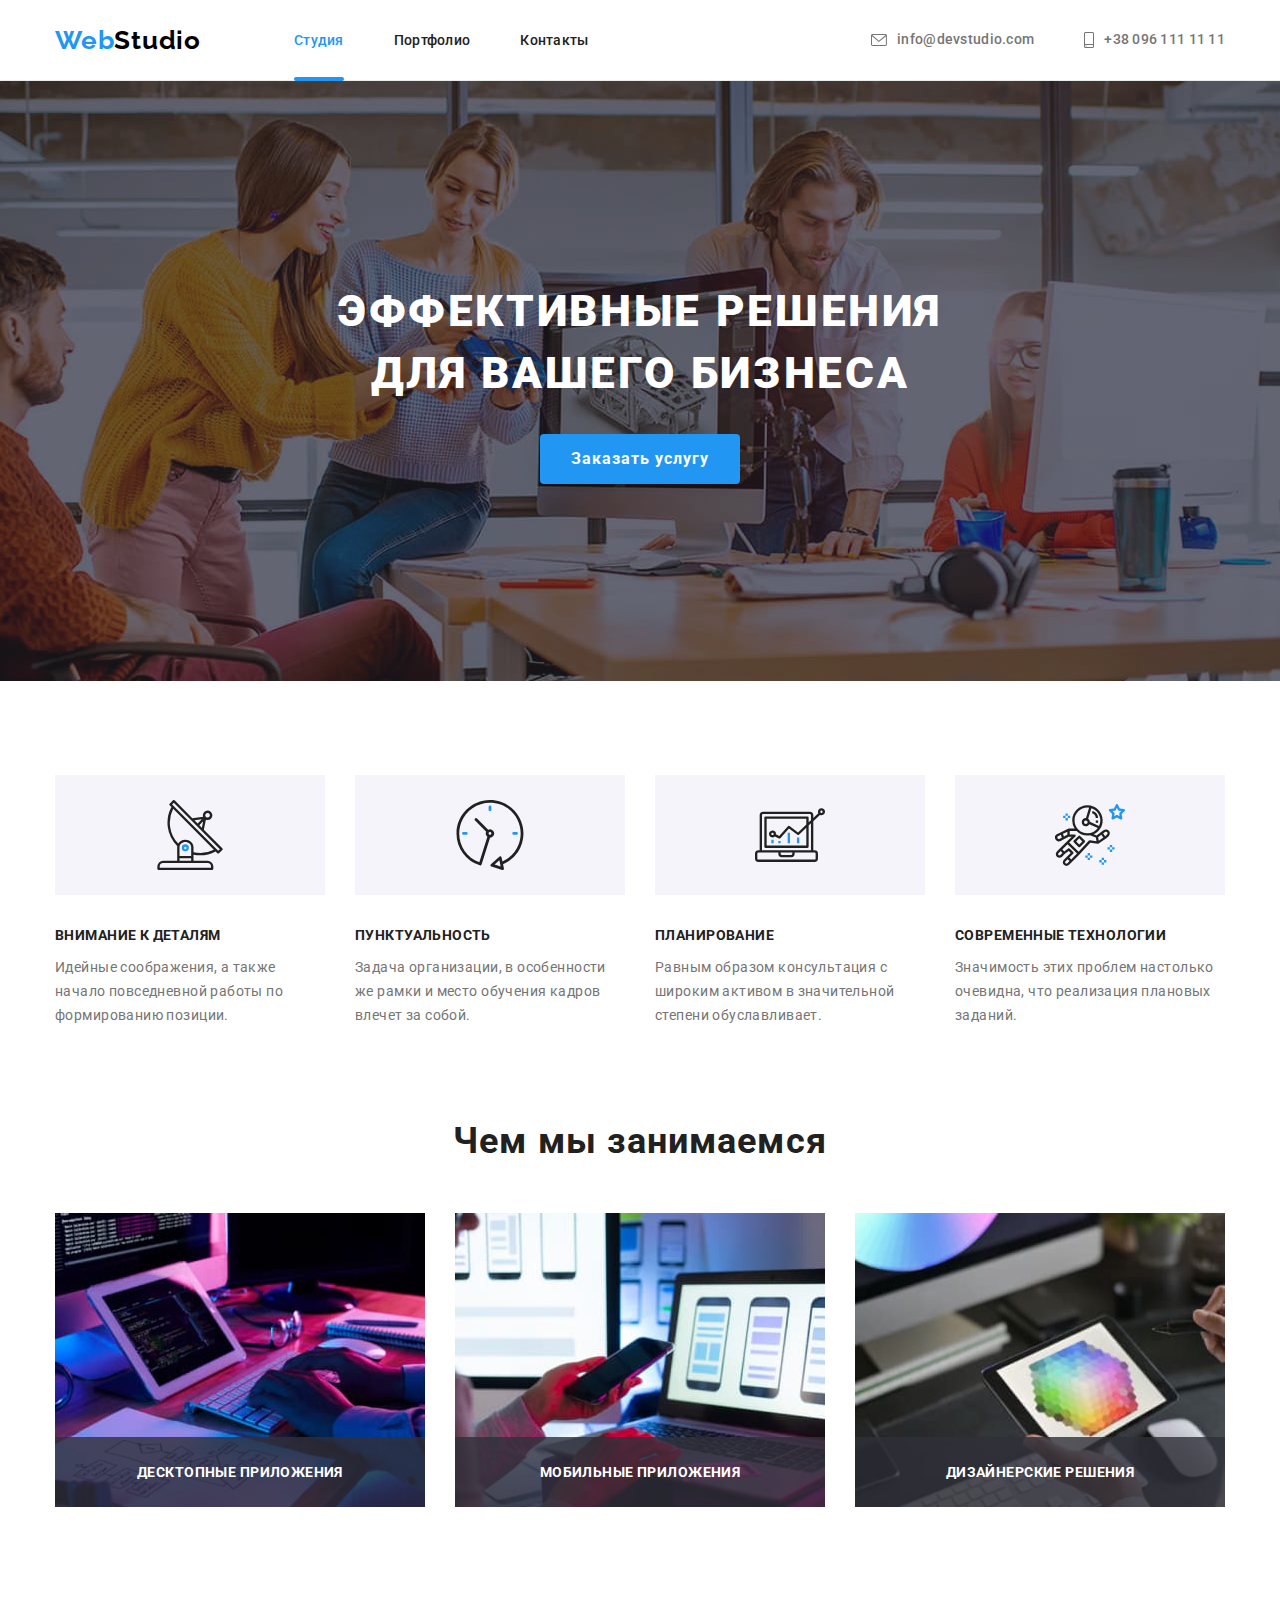
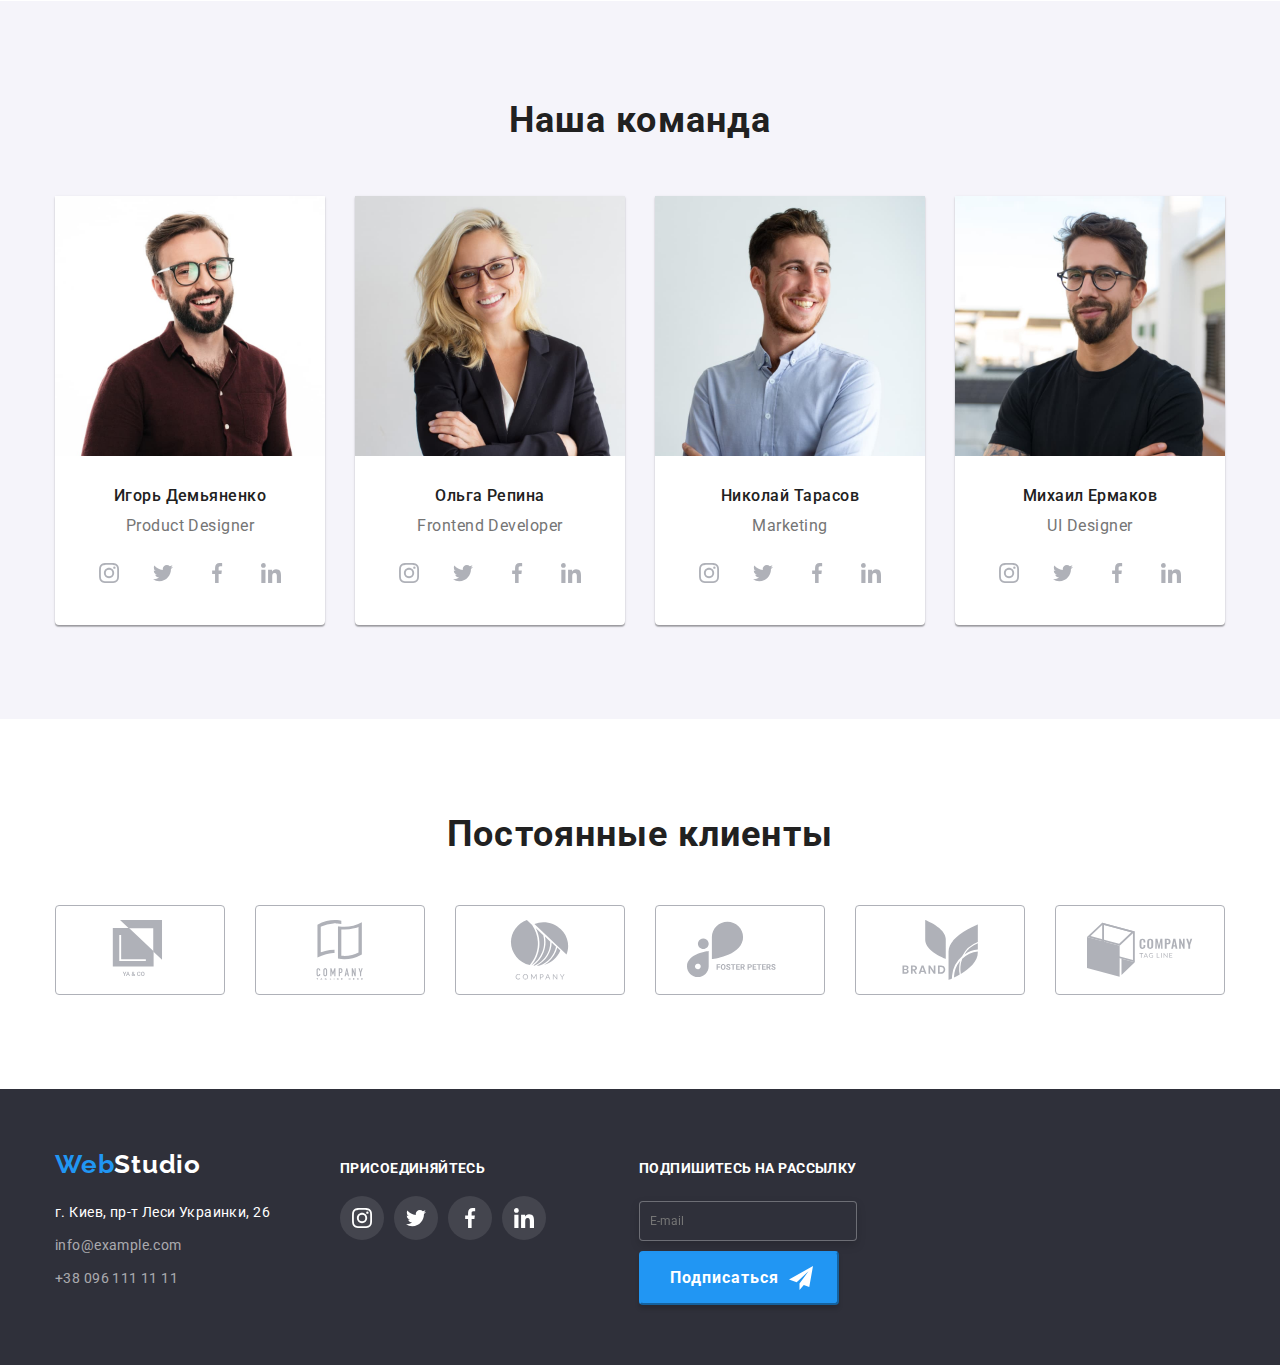
==== index.html @ 594ea002 "start" ====
<!DOCTYPE html>
<html lang="en">
<head>
    <meta charset="UTF-8">
    <meta http-equiv="X-UA-Compatible" content="IE=edge">
    <meta name="viewport" content="width=device-width, initial-scale=1.0">
    <link rel="preconnect" href="https://fonts.googleapis.com">
<link rel="preconnect" href="https://fonts.gstatic.com" crossorigin>
<link href="https://fonts.googleapis.com/css2?family=Raleway:wght@700&family=Roboto:wght@400;500;700;900&display=swap" rel="stylesheet">
<link rel="stylesheet" href="https://cdnjs.cloudflare.com/ajax/libs/modern-normalize/1.1.0/modern-normalize.min.css">
<link rel="stylesheet" href="./css/style.css">    
    <title>Студия</title>
</head>
    <body>
    <header class="header">
        <div class="container">
        <nav class="sait-item">
            <a href="" class="logo-up link">Web<span class="logo-dark">Studio</span></a>
        <ul class="sait-nav list">
            <li class="item"><a href="./index.html" class="link current">Студия</a></li>
            <li class="item"><a href="./portfolio.html" class="link">Портфолио</a></li>
            <li class="item"><a href="" class="link">Контакты</a></li>
        </ul>
        </nav>
            <ul class="address-up-nav sait-item">    
                <li class="item-address email">
                    <a href="mailto:info@devstudio.com" class="address-up-address link">                
                        <svg class="address-icon" width="16" height="12">
                        <use href="./images/sprite/sprite.svg#icon-envelope"></use>
                        </svg>
                        info@devstudio.com
                    </a>
                </li>
                <li class="item-address tel">
                    <a href="tel:+380961111111" class="address-up-address link">
                        <svg class="address-icon" width="10" height="16">
                        <use href="./images/sprite/sprite.svg#icon-smartphone"></use>
                        </svg>
                        +38 096 111 11 11
                    </a>
                </li>
            </ul>
            </div>
        </div>
    </header>
    <main>
        <section class="hero">
            <div class="container">
            <h1 class="hero-title">
                ЭФФЕКТИВНЫЕ РЕШЕНИЯ
                <br>
                ДЛЯ ВАШЕГО БИЗНЕСА
            </h1>
        <button class="button-primary-first btn-size" type="button" data-modal-open>Заказать услугу</button>
        </div>
        </section>
        <section class="section">
            <div class="container">
        <h2 class="special-header">Особенности</h2>
            <ul class="special-all">
            <li class="special-item list">
                <div class="special-list-icon">
                    <svg class="special-icon" width="70" height="70">
                    <use href="./images/sprite/sprite.svg#icon-antenna-1"></use>
                    </svg>
                </div>
                <h3 class="special-title">Внимание к деталям</h3>
                <p class="special-text">Идейные соображения, а также начало повседневной работы по формированию позиции.</p>
            </li>
            <li class="special-item list">
                <div class="special-list-icon">
                    <svg class="special-icon" width="70" height="70">
                    <use href="./images/sprite/sprite.svg#icon-clock-1"></use>
                    </svg>
                </div>
                <h3 class="special-title">Пунктуальность</h3>
                <p class="special-text">Задача организации, в особенности же рамки и место обучения кадров влечет за собой.</p>
            </li>
            <li class="special-item list">
                <div class="special-list-icon">
                    <svg class="special-icon" width="70" height="70">
                    <use href="./images/sprite/sprite.svg#icon-diagram-1"></use>
                    </svg>
                </div>
                <h3 class="special-title">Планирование</h3>
                <p class="special-text">Равным образом консультация с широким активом в значительной степени обуславливает.</p>
            </li>        
            <li class="special-item list">
                <div class="special-list-icon">
                    <svg class="special-icon" width="70" height="70">
                    <use href="./images/sprite/sprite.svg#icon-astronaut-1"></use>
                    </svg>
                </div>
                <h3 class="special-title">Современные технологии</h3>
                <p class="special-text">Значимость этих проблем настолько очевидна, что реализация плановых заданий.</p>
            </li>  
            </ul>
            </div>
        </section>
        <section class="section study">
            <div class="container">
        <h2 class="study-header">Чем мы занимаемся</h2>
        <ul class="study-section list">
            <li class="foto-study">
                <img src="./images/main/img.jpg" alt="печатет на клавиатуре" width="370" height="294">
                <a class="image-item-title">Десктопные приложения</a>
            </li>

            <li class="foto-study">
                <img src="./images/main/img1.jpg" alt="смотрит в монитор, держа телефон" width="370" height="294">
                <a class="image-item-title">Мобильные приложения</a>
            </li>

            <li class="foto-study">
                <img src="./images/main/img2.jpg" alt="показывает фигуру на планшете" width="370" height="294">
                <a class="image-item-title">Дизайнерские решения</a>
            </li>
        </ul>
            </div>
        </section>
        <section class="section team">
            <div class="container">
        <h2 class="team-header">Наша команда</h2>
            <ul class="team-section list">
            <li class="team-chapter">
                <img src="./images/main/img00.jpg" alt="Игорь Демьяненко" width="270" height="260">
                <div class="team-cards"><h3 class="team-title">Игорь Демьяненко</h3>
                <p class="team-text">Product Designer</p>
                <ul class="team-soc">
                    <li class="team-soc-item"> 
                        <a href="" class="team-soc-link">                
                            <svg class="team-icon" width="20" height="20">
                            <use href=" ./images/sprite/sprite.svg#icon-instagram-2"></use>
                            </svg>
                        </a>
                    </li>

                    <li class="team-soc-item"> 
                        <a href="" class="team-soc-link">                
                            <svg class="team-icon" width="20" height="20">
                            <use href=" ./images/sprite/sprite.svg#icon-twitter-1"></use>
                            </svg>
                        </a>
                    </li>

                    <li class="team-soc-item"> 
                        <a href="" class="team-soc-link">                
                            <svg class="team-icon" width="20" height="20">
                            <use href=" ./images/sprite/sprite.svg#icon-facebook-1"></use>
                            </svg>
                        </a>
                    </li>

                    <li class="team-soc-item"> 
                        <a href="" class="team-soc-link">                
                            <svg class="team-icon" width="20" height="20">
                            <use href=" ./images/sprite/sprite.svg#icon-linkedin-1"></use>
                            </svg>
                        </a>
                    </li>
                </ul>
            </div>
            </li>
            <li class="team-chapter">
                <img src="./images/main/img11.jpg" alt="Ольга Репина" width="270" height="260">
                <div class="team-cards"><h3 class="team-title">Ольга Репина</h3>
                <p class="team-text">Frontend Developer</p>
                <ul class="team-soc">
                    <li class="team-soc-item"> 
                        <a href="" class="team-soc-link">                
                            <svg class="team-icon" width="20" height="20">
                            <use href=" ./images/sprite/sprite.svg#icon-instagram-2"></use>
                            </svg>
                        </a>
                    </li>

                    <li class="team-soc-item"> 
                        <a href="" class="team-soc-link">                
                            <svg class="team-icon" width="20" height="20">
                            <use href=" ./images/sprite/sprite.svg#icon-twitter-1"></use>
                            </svg>
                        </a>
                    </li>

                    <li class="team-soc-item"> 
                        <a href="" class="team-soc-link">                
                            <svg class="team-icon" width="20" height="20">
                            <use href=" ./images/sprite/sprite.svg#icon-facebook-1"></use>
                            </svg>
                        </a>
                    </li>

                    <li class="team-soc-item"> 
                        <a href="" class="team-soc-link">                
                            <svg class="team-icon" width="20" height="20">
                            <use href=" ./images/sprite/sprite.svg#icon-linkedin-1"></use>
                            </svg>
                        </a>
                    </li>
                </ul>
            </div>
            </li>
            <li class="team-chapter">
                <img src="./images/main/img22.jpg" alt="Николай Тарасов" width="270" height="260">
                <div class="team-cards"><h3 class="team-title">Николай Тарасов</h3>
                <p class="team-text">Marketing</p>
                <ul class="team-soc">
                    <li class="team-soc-item"> 
                        <a href="" class="team-soc-link">                
                            <svg class="team-icon" width="20" height="20">
                            <use href=" ./images/sprite/sprite.svg#icon-instagram-2"></use>
                            </svg>
                        </a>
                    </li>

                    <li class="team-soc-item"> 
                        <a href="" class="team-soc-link">                
                            <svg class="team-icon" width="20" height="20">
                            <use href=" ./images/sprite/sprite.svg#icon-twitter-1"></use>
                            </svg>
                        </a>
                    </li>

                    <li class="team-soc-item"> 
                        <a href="" class="team-soc-link">                
                            <svg class="team-icon" width="20" height="20">
                            <use href=" ./images/sprite/sprite.svg#icon-facebook-1"></use>
                            </svg>
                        </a>
                    </li>

                    <li class="team-soc-item"> 
                        <a href="" class="team-soc-link">                
                            <svg class="team-icon" width="20" height="20">
                            <use href=" ./images/sprite/sprite.svg#icon-linkedin-1"></use>
                            </svg>
                        </a>
                    </li>
                </ul>
            </div>
            </li>
            <li class="team-chapter">
                <img src="./images/main/img33.jpg" alt="Михаил Ермаков" width="270" height="260">
                <div class="team-cards"><h3 class="team-title">Михаил Ермаков</h3>
                <p class="team-text">UI Designer</p>
                <ul class="team-soc">
                    <li class="team-soc-item"> 
                        <a href="" class="team-soc-link">                
                            <svg class="team-icon" width="20" height="20">
                            <use href=" ./images/sprite/sprite.svg#icon-instagram-2"></use>
                            </svg>
                        </a>
                    </li>

                    <li class="team-soc-item"> 
                        <a href="" class="team-soc-link">                
                            <svg class="team-icon" width="20" height="20">
                            <use href=" ./images/sprite/sprite.svg#icon-twitter-1"></use>
                            </svg>
                        </a>
                    </li>

                    <li class="team-soc-item"> 
                        <a href="" class="team-soc-link">                
                            <svg class="team-icon" width="20" height="20">
                            <use href=" ./images/sprite/sprite.svg#icon-facebook-1"></use>
                            </svg>
                        </a>
                    </li>

                    <li class="team-soc-item"> 
                        <a href="" class="team-soc-link">                
                            <svg class="team-icon" width="20" height="20">
                            <use href=" ./images/sprite/sprite.svg#icon-linkedin-1"></use>
                            </svg>
                        </a>
                    </li>
                </ul>
            </div>
            </li>
            </ul>
        </div>
        </section>
        <section class="section client">
        <div class="container">
            <h2 class="client-header">Постоянные клиенты</h2>
            <ul class="clients-list">
            <li class="client">
            <a class="client-link" href="">
                <svg class="client-icon" width="106" height="60">
                <use href=" ./images/sprite/sprite.svg#icon-logo-1"></use>
                </svg>
            </a>
            </li>

            <li class="client">
            <a class="client-link" href="">
                <svg class="client-icon" width="106" height="60">
                <use href=" ./images/sprite/sprite.svg#icon-logo-2"></use>
                </svg>
            </a>
            </li>

            <li class="client">
            <a class="client-link" href="">
                <svg class="client-icon" width="106" height="60">
                <use href=" ./images/sprite/sprite.svg#icon-logo-3"></use>
                </svg>
            </a>
            </li>

            <li class="client">
            <a class="client-link" href="">
                <svg class="client-icon" width="106" height="60">
                <use href=" ./images/sprite/sprite.svg#icon-logo-4"></use>
                </svg>
            </a>
            </li>

            <li class="client">
            <a class="client-link" href="">
                <svg class="client-icon" width="106" height="60">
                <use href=" ./images/sprite/sprite.svg#icon-logo-5"></use>
                </svg>
            </a>
            </li>

            <li class="client">
            <a class="client-link" href="">
                <svg class="client-icon" width="106" height="60">
                <use href=" ./images/sprite/sprite.svg#icon-logo-6"></use>
                </svg>
            </a>
            </li>
        </ul>
        </div>
        </section>
    </main>
    <footer class="footer">
        <div class="container">
            <div class="address-box">
        <a href="" class="logo-down link">Web<span class="logo-light">Studio</span></a>
            <address>
                <ul class="address-nav-address link list">
                    <li class="address-nav link list">
                        <a href="https://goo.gl/maps/EFmGtHn1fBkmAyLN6" class="link">г. Киев, пр-т Леси Украинки, 26</a>
                    </li>

                    <li class="address-nav-secondary link list">
                        <a href="mailto:info@example.com" class="link">info@example.com</a>
                    </li>

                    <li class="address-nav-secondary link list">
                        <a href="tel:+380961111111" class="link">+38 096 111 11 11</a>
                    </li>             
                </ul>
            </address>
            </div>

            <div class="footer-section-join">
                <h2 class="join-title">присоединяйтесь</h2>
            <ul class="join-list">
                <li class="join-item"> 
                    <a href="" class="join-link">                
                        <svg class="join-icon" width="20" height="20">
                        <use href=" ./images/sprite/sprite.svg#icon-instagram-2"></use>
                        </svg>
                    </a>
                </li>

                <li class="join-item"> 
                    <a href="" class="join-link">                
                        <svg class="join-icon" width="20" height="20">
                        <use href=" ./images/sprite/sprite.svg#icon-twitter-1"></use>
                        </svg>
                    </a>
                </li>

                <li class="join-item"> 
                    <a href="" class="join-link">                
                        <svg class="join-icon" width="20" height="20">
                        <use href=" ./images/sprite/sprite.svg#icon-facebook-1"></use>
                        </svg>
                    </a>
                </li>

                <li class="join-item"> 
                    <a href="" class="join-link">                
                        <svg class="join-icon" width="20" height="20">
                        <use href=" ./images/sprite/sprite.svg#icon-linkedin-1"></use>
                        </svg>
                    </a>
                </li>
            </ul>
            </div>

            <div class="subscription">
                <h2 class="subscription-title">Подпишитесь на рассылку</h2>
                <label class="subscription-leble">
                    <input 
                    type="email" 
                    class="subscription-input" 
                    name="user-mail" 
                    required 
                    placeholder="E-mail"
                    />
                    </label>
                    <button type="submit" class="subscription-btn">Подписаться
                        <svg class="subscription-icon" width="24" height="24">
                            <use href="./images/sprite/sprite.svg#icon-icon-send"></use>
                        </svg>
                    </button>
            </div>
        </div>
        </div>
    </footer>
    <div class="backdrop is-hidden" data-modal>
        <div class="modal">
        <button class="close-btn" data-modal-close>
            <svg class="close-icon" width="11" height="11">
            <use href="./images/sprite/sprite.svg#icon-close"></use>
            </svg>
        </button>

        <h2 class="modal-title">Оставьте свои данные, мы вам перезвоним</h2>

        <form class="form">
            <div class="form-field">
            <label class="form-label">
                <span class="label">Имя</span>
                <input
                type="text"
                class="form-input"
                name="username"
                id="username"
                />
                <svg class="form-icon" width="12" height="12">
                <use href="./images/sprite/sprite.svg#icon-name"></use>
                </svg>
            </label>
            </div>

            <div class="form-field">
            <label class="form-label">
                <span class="label">Телефон</span>
                <input
                class="form-input"
                type="tel"
                name="userphone"
                id="userphone"
                />
                <svg class="form-icon" width="13" height="13">
                <use href="./images/sprite/sprite.svg#icon-phone"></use>
                </svg>
            </label>
            </div>

            <div class="form-field">
            <label class="form-label">
                <span class="label">Почта</span>
                <input
                class="form-input"
                type="email"
                name="usermail"
                id="usermail"
                />
                <svg class="form-icon" width="15" height="12">
                <use href="./images/sprite/sprite.svg#icon-mail"></use>
                </svg>
            </label>
            </div>

            <div>
            <label class="form-label">
                <span class="label">Комментарий</span>
                <textarea
                class="form-comment"
                name="comment"
                placeholder="Введите текст"
                ></textarea>
            </label>
            </div>

            <div>
            <label class="policy">
                <input type="checkbox" class="checkbox" name="agreement" />
                <span class="agreement"
                >Соглашаюсь с рассылкой и принимаю
                <a href="">Условия договора</a></span
                >
            </label>
            </div>

            <button class="submit-button" type="submit">Отправить</button>
        </form>
        </div>
    </div>

    <script src="./js/modal.js"></script>  
    </body>
</html>
---- css/style.css ----
/*color*/
:root {
    --primary-text-color: #757575;
    --title-text-color: #212121;    
    --accent-color: #2196f3;
    --primary-light-color: #ffffff;
    --light-color: rgba(255, 255, 255, 0.6);
    --background-color: #2F303A;
    --light-btn: #F5F4FA;
    --icon-color:#AFB1B8;
    --icon-footer-color: #FFFFFF1A;

}

body {
    margin: 0;
    font-family: Roboto, sans-serif;
    color: var(--primary-text-color);
}

.container {
width: 1200px;
padding-right: 15px;
padding-left: 15px;
margin: 0 auto;
}

.section {
    padding-top: 94px;
    padding-bottom: 94px;
}
/*additions*/
.link {
    text-decoration: none;
}

ul {
    list-style: none;
    padding: 0;
    margin: 0;
}

img {
    display: block;
    max-width: 100%;
    height: auto;
}


/*logo*/
.logo-up,
.logo-down {
font-family: 'Raleway';
font-weight: 700;
font-size: 26px;
line-height: 1.19;
letter-spacing: 0.03em;

color: var(--accent-color);
}


.logo-dark {
color: #000
}

.logo-light {
color: var(--primary-light-color);
}

.logo-down.link {
    margin-bottom: 20px;
    display: inline-block;
}

.logo-up.link {
    margin-right: 93px;
    display: inline-block;
}

/* HEADER */
.header .container {
    display: flex;
    align-items: center;
}

.header {
    border-bottom: 1px solid #ECECEC;
}

.sait-nav {
display: flex;
padding: 0;
margin: 0;  
font-weight: 500;
font-size: 14px;
line-height: 1.14;
letter-spacing: 0.02em;
}

.sait-nav .link {
display: inline-block;
padding-top: 32px;
padding-bottom: 32px;
padding: 0;
margin: 0;

color: var(--title-text-color);
}

.sait-nav .item {
margin-right: 50px;
}

.sait-nav .item:last-child {
margin-right: 0;
}

.sait-item {
display: flex;
align-items: center;
}

.sait-nav .link {
letter-spacing: 0.02em;
font-weight: 500;
font-size: 14px;
line-height: 1.15;
text-decoration: none;
display: block;
padding-top: 32px;
padding-bottom: 32px;
transition: color 250ms cubic-bezier(0.4, 0, 0.2, 1);

color: var(--title-text-color);
}

.sait-nav .link:hover,
.sait-nav .link:focus,
.sait-nav .link.current {
    color: var(--accent-color);
}

.link.current {
    position: relative;
}

.link.current::after {
    display: inline-block;
    content: "";
    position: absolute;
    left: 0;
    bottom: -1px;
    width: 100%;
    height: 4px;
    border-radius: 2px;
    background-color: var(--accent-color);
    
}

.address-up-address:hover,
.address-up-address:focus {
    color: var(--accent-color);
}

.address-up-address {
    align-items: center;
    display: flex;
}

.sait-item {
display: flex;
align-items: center;
}

.address-up-nav {
margin-left: auto;
color: var(--primary-text-color);
font-weight: 500;
font-size: 14px;
line-height: 1.14;
letter-spacing: 0.02em;
padding-left: 0;
}

.address-up-address {
    color: var(--primary-text-color);
    transition: color 250ms cubic-bezier(0.4, 0, 0.2, 1);
}

.item-address {
margin-left: auto;
padding-top: 32px;
padding-bottom: 32px;
margin-right: 50px;
fill: var(--primary-text-color);
}

.item-address:last-child {
margin-right: 0;
}

.address-icon {
margin-right: 10px;
transition: fill 250ms cubic-bezier(0.4, 0, 0.2, 1);
}

.item-address .link:hover .address-icon,
.item-address .link:focus .address-icon  {
    fill: var(--accent-color);
}

/* HERO */
.hero {
    background-color: var(--background-color);
padding-top: 200px;
padding-bottom: 200px;
text-align: center;

height: 600px;
max-width: 1600px;
margin-left: auto;
margin-right: auto;
background-image: 
    linear-gradient(rgba(47, 48, 58, 0.4),
    rgba(47, 48, 58, 0.4)),
    url(../images/main/hero.jpg);
background-repeat: no-repeat;
background-position: center;
background-size: cover;
}

.hero-title {
font-weight: 900;
font-size: 44px;
line-height: 1.4;
letter-spacing: 0.06em;

    color: var(--primary-light-color);

margin-bottom: 30px;
margin-top: 0;
}

/* SPECIAL */
.special-header {
position: absolute;
white-space: nowrap;
width: 1px;
height: 1px;
overflow: hidden;
border: 0;
padding: 0;
clip: rect(0 0 0 0);
clip-path: inset(50%);
margin: -1px;
}

.special-content:last-child {
    margin-right: 0;
}

.special-list-icon {
    display: flex;
    width: 270px;
    height: 120px;
    align-items: center;
    justify-content: center;
    flex-direction: column;
    margin-bottom: 30px;
    background-color: var(--light-btn);
}

.special-item {
    margin-right: 30px;
}

.special-item:last-child {
    margin-right: 0;
}

.special-all {
padding: 0;
margin: 0;
display: flex;
}

.special-title {
font-weight: 700;
font-size: 14px;
line-height: 1.5;
letter-spacing: 0.03em;
text-transform: uppercase;
margin-top: 0;
margin-bottom: 10px;
max-width: 270px;

    color: var(--title-text-color);
}

.special-text {
font-size: 14px;
line-height: 1.7;
letter-spacing: 0.03em;
margin-top: 0;
max-width: 270px;
margin-bottom: 0;
}

/* STUDY */
.study {
    padding-top: 0;
}

.study-section {
display: flex;
padding-left: 0;
margin: 0;
}

.foto-study {
    margin-right: 30px;
    position: relative;
}

.foto-study:last-child {
    margin-right: 0;
}

.image-item-title {
    position: absolute;
    bottom: 0;
    width: 100%;
    height: 70px;
    display: flex;
    align-items: center;
    justify-content: center;
    text-decoration: none;
    background-color: rgba(47, 48, 58, 0.8);
    font-weight: 700;
    font-size: 14px;
    line-height: 16px;
    text-align: center;
    letter-spacing: 0.03em;
    text-transform: uppercase;
    color: var(--primary-light-color);
}

.study-header {
font-weight: 700;
font-size: 36px;
line-height: 1.16;
text-align: center;
letter-spacing: 0.03em;
    color: var(--title-text-color);

    margin-top: 0;
    margin-bottom: 50px;
}

/* TEAM */
.team {
    padding-bottom: 94px;
    padding-top: 94px;
}

.team {
background-color: #F5F4FA;
}

.team-section.list {
    display: inline-flex;
}

.team-cards {
    text-align: center;
    padding: 30px 20px 30px 20px;
}
    
.team-section:last-child {
    margin-right: 0;
}

.team-chapter {
    background-color: var(--primary-light-color);

box-shadow: 0px 1px 3px rgba(0, 0, 0, 0.12), 0px 1px 1px rgba(0, 0, 0, 0.14), 0px 2px 1px rgba(0, 0, 0, 0.2);
border-radius: 0px 0px 4px 4px;
margin-right: 30px;
width: 270px;
}

.team-header {
margin-top: 0;
font-weight: 700;
font-size: 36px;
line-height: 1.42;
text-align: center;
letter-spacing: 0.03em;
    color: var(--title-text-color);

margin-bottom: 50px;
}

.team-title {
font-weight: 500;
font-size: 16px;
line-height: 1.2;
letter-spacing: 0.03em;
margin-top: 0;
margin-bottom: 10px;
    color: var(--title-text-color);
}

.team-text {
font-size: 16px;
line-height: 1.2;
letter-spacing: 0.03em;

margin-top: 0;
margin-bottom: 16px;   
}

.team-soc-item + .team-soc-item {
    margin-left: 10px;
}

.team-soc-link {
    width: 44px;
    height: 44px;
    background-color: var(--primary-light-color);
    border-radius: 50%;
    display: flex;
    justify-content: center;
    align-items: center;
    fill: var(--icon-color);

    transition: fill 250ms cubic-bezier(0.4, 0, 0.2, 1),
    background-color 250ms cubic-bezier(0.4, 0, 0.2, 1); 
}

.team-soc {
    display: flex;
    justify-content: center;
    align-items: center;
}

.team-soc-link:hover,
.team-soc-link:focus {
    background-color: var(--accent-color);
    fill: var(--primary-light-color);
}

/* CLIENT */
.client-header {
font-weight: 700;
font-size: 36px;
line-height: 42px;
text-align: center;
letter-spacing: 0.03em;
margin-bottom: 50px;
margin-top: 0;

color: var(--title-text-color);
}

.client:not(:last-child) {
margin-right: 30px;
}

.client-icon {
fill: var(--icon-color);

transition: fill 250ms cubic-bezier(0.4, 0, 0.2, 1),
border 250ms cubic-bezier(0.4, 0, 0.2, 1);
}

.clients-list {
    display: flex;
}

.client-link {
display: flex;
justify-content: center;
align-items: center;
width: 170px;
height: 90px;
border: 1px solid var(--icon-color);
border-radius: 4px;
}

.client-link:hover {
border-color: var(--accent-color);
}

.client-link:hover .client-icon,
.client-link:focus .client-icon {
fill: var(--accent-color);
}

/* FOOTER */
/* FOOTER */
.footer .container {
display: flex;
align-items: baseline;
}


.footer {
padding-top: 60px;
padding-bottom: 60px;
}

.footer {
    background-color: var(--background-color);
}

.address-nav,
.address-nav-secondary {
margin: 0;
padding: 0;

font-weight: 500;
font-size: 14px;
line-height: 1.14;
letter-spacing: 0.02em;
}

.address-nav-address .link {
    color: var(--primary-light-color);

margin-bottom: 9px;
font-style: normal;
font-weight: 400;
font-size: 14px;
line-height: 24px;
letter-spacing: 0.03em;

transition: color 250ms cubic-bezier(0.4, 0, 0.2, 1);
}

.address-nav-secondary .link {
    color: var(--light-color);
}

.address-nav .link:focus,
.address-nav .link:hover {
    color: var(--accent-color);
}

.address-nav-secondary .link:focus,
.address-nav-secondary .link:hover {
    color: var(--accent-color);
}

.address-nav-address .link:last-child {
margin-bottom: 0;
}

.address-nav,
.address-nav-secondary {
font-size: normal;
}

/* JOIN-FOOTER */
.join-title {
font-weight: 700;
font-size: 14px;
line-height: 16px;
letter-spacing: 0.03em;
text-transform: uppercase;
color: var(--primary-light-color);
margin-bottom: 20px;
margin-top: 0;
}

.join-link {
width: 44px;
height: 44px;
    background-color: var(--icon-footer-color);
border-radius: 50%;
display: flex;
justify-content: center;
align-items: center;

transition: fill 250ms, cubic-bezier(0.4, 0, 0.2, 1);
transition-property: var(--accent-color);
}

.join-link:hover,
.join-link:focus {
    background-color: var(--accent-color);
}

.join-icon {
    fill: var(--primary-light-color);
}

.join-item + .join-item {
margin-left: 10px;
}

.footer-section-join {
margin-left: auto;
align-items: center;
justify-content: center;
display: block;
margin-left: 70px;
}  

.join-list {
display: flex;
}

.subscription {
    margin-left: 93px;
}

.subscription-title {
margin: 0;
margin-bottom: 20px;
font-weight: 700;
font-size: 14px;
line-height: 1.14;
letter-spacing: 0.03em;
text-transform: uppercase;
color: var(--primary-light-color);
}

.subscription-leble {
font-size: 12px;
line-height: 14px;
letter-spacing: 0.01em; 
    color: var(--primary-text-color);
}

.subscription-input {
width: 100%;
height: 40px;
margin-bottom: 10px;
padding-left: 10px;
margin-top: 4px;

border-radius: 4px;
border: 1px solid rgba(255, 255, 255, 0.3);
box-sizing: border-box;
filter: drop-shadow(0px 4px 4px rgba(0, 0, 0, 0.15));

background-color: var(--background-color);
}

.subscription-btn {
padding-top: 10px;
padding-bottom: 10px;
padding-left: 29px;
min-width: 200px;

font-weight: 700;
font-size: 16px;
line-height: 30px;
display: flex;
align-items: center;
text-align: center;
letter-spacing: 0.06em;
cursor: pointer;

border-color: var(--accent-color);
box-shadow: 0px 4px 4px rgba(0, 0, 0, 0.15);
border-radius: 4px;

color: var(--primary-light-color);
background-color: var(--accent-color);
}

.subscription-icon {
margin-left: 10px;

fill: var(--primary-light-color);
align-items: center;
}

/* PORTFOLIO */
/*CARD*/
.card-link {
display: block;
text-decoration: none;
}

.card-link:hover,
.card-link:focus {
    box-shadow: 0px 1px 1px rgba(0, 0, 0, 0.12), 
    0px 4px 4px rgba(0, 0, 0, 0.06), 
    1px 4px 6px rgba(0, 0, 0, 0.16);
}

.card-title {
display: block;
margin-top: 0;
margin-bottom: 4px;
font-weight: 700;
font-size: 18px;
line-height: 2;
letter-spacing: 0.06em;

color: var(--title-text-color);

margin-top: 0;
margin-bottom: 4px;
}

.card-text {
font-size: 16px;
line-height: 1.9;
letter-spacing: 0.03em;
margin-top: 0;
margin-bottom: 0;

color: var(--primary-text-color);
}

.card-net.list {
padding-left: 0;
padding-right: 0;
margin-top: 50px;
margin-bottom: -30px;
display: flex;
list-style: none;
flex-wrap: wrap;
}

.card-flex {
display: inline-block;
margin-right: 30px;
margin-bottom: 30px;
}

.cards-cards {
padding-left: 24px;
padding-right: 24px;
padding-bottom: 20px;
padding-top: 20px;
border: 1px solid #EEEEEE
}

.card-flex:nth-child(-3 + n) {
margin-bottom: 0;
} 


.card-flex:nth-child(3n) {
margin-right: 0;
}

.thumb {
position: relative;
width: 370px;
height: 294px;
margin-left: auto;
margin-right: auto;
overflow: hidden;
}

.thumb-overlay {
position: absolute;
top: 0;
left: 0;
width: 100%;
height: 100%;
    background-color: rgba(33, 150, 243, 0.9);

transform: translateY(101%);
transition: transform 250ms cubic-bezier(0.4, 0, 0.2, 1);
}

.card-flex:hover .thumb-overlay {
transform: translateY(0);
}

.text-overlay {
font-weight: 400;
font-size: 18px;
line-height: 1.55;
letter-spacing: 0.03em;
color: var(--primary-light-color);
padding-bottom: 63px;
padding-top: 63px;
padding-right: 24px;
padding-left: 24px;
margin: 0;
}

.btn-size {
font-weight: 700;
font-size: 16px;
line-height: 1.9;
display: flex;
text-align: center;
}

.btn-size-portfolio {
font-weight: 500;
font-size: 16px;
line-height: 1.62;
text-align: center;
letter-spacing: 0.03em;
transition: color 250ms cubic-bezier(0.4, 0, 0.2, 1),
background-color 250ms cubic-bezier(0.4, 0, 0.2, 1),
box-shadow 250ms cubic-bezier(0.4, 0, 0.2, 1);
}

/*Buttonn*/
.button-link.list {
margin-top: 0;
margin-bottom: 0;
padding: 0;
}

.button {
    color: var(--title-text-color);
    background-color: var(--primary-light-color);

    cursor: pointer;
    text-transform: none;
}

.button-primary-first {
    display: block;
    margin: auto;
    min-width: 200px;
    height: 50px;
    font-weight: 700;
    line-height: 1.875;
    letter-spacing: 0.06em;
    border-radius: 4px;
    border: 1px solid transparent;

    box-shadow: 0px 4px 4px rgba(0, 0, 0, 0.15);
    color: var(--primary-light-color);
    background-color: var(--accent-color);

    cursor: pointer;
}

.button-primary {
    border-radius: 4px;
    padding: 6px 22px;
    margin-top: 0;
    margin-bottom: 50px;
    min-width: auto;
    cursor: pointer;
    border: 1px solid transparent;


    color: var(--primary-light-color);
    background-color: var(--accent-color);

}

.button-secondary {
    border-radius: 4px;
    padding: 6px 22px;
    margin-top: 0;
    min-width: auto;
    cursor: pointer;

    border: 1px solid transparent;

    color: var(--title-text-color);
    background-color: var(--light-btn);
}

.button-secondary:hover,
.button-secondary:focus {
    color: var(--primary-light-color);
    background-color: var(--accent-color);
}

.button-link.list {
    display: flex;
    justify-content: center;
    
}

.btn-size-portfolio:hover,
.btn-size-portfolio:focus {
    box-shadow: 0px 3px 1px rgba(0, 0, 0, 0.1), 
    0px 1px 2px rgba(0, 0, 0, 0.08), 
    0px 2px 2px rgba(0, 0, 0, 0.12);
}

.button-link.list .btn {
    display: inline-block;
    margin-right: 8px;
}

.button-link .list:last-child {
    margin-right: 0;
}

.button-link.list .btn:last-child {
    margin-right: 0;
}

/* MODAL */
.backdrop.is-hidden {
opacity: 0;
visibility: hidden;
pointer-events: none;
transition: 150ms linear 150ms;
}

.backdrop {
position: fixed;
top: 0;
left: 0;
width: 100%;
height: 100%;
    background-color: rgba(0, 0, 0, 0.2);
overflow: auto;
}

.is-hidden .modal {
transform: translate(-50%, -50%) scale(0.1);
}

.modal {
position: absolute;
top: 50%;
left: 50%;
transform: translate(-50%, -50%) scale(1);
transition: transform 500ms;

width: 100%;
max-width: 528px;
min-height: 581px;
    background-color: var(--primary-light-color);
    box-shadow: 0px 1px 3px rgba(0, 0, 0, 0.12), 0px 1px 1px rgba(0, 0, 0, 0.14),
    0px 2px 1px rgba(0, 0, 0, 0.2);
border-radius: 4px;
padding: 40px 40px;
}

.close-btn {
position: absolute;
top: 8px;
right: 8px;
cursor: pointer;

width: 30px;
height: 30px;
background: var(--primary-light-color);
border: 1px solid rgba(0, 0, 0, 0.1);
border-radius: 50%;
}

.close-icon {
    fill: #000000;
transition: fill 250ms cubic-bezier(0.4, 0, 0.2, 1);
}

.close-icon:hover {
fill: var(--accent-color);
}

.modal-title {
font-weight: 700;
font-size: 20px;
line-height: 1.15;
text-align: center;
letter-spacing: 0.03em;
color: var(--title-text-color);
margin-bottom: 12px;
margin-top: 0;
padding: 0;
}

.form-field {
position: relative;
display: block;
}

.form-icon {
position: absolute;
top: 40%;
left: 15px;
transform: translateY(40%);
    fill: var(--);
transition: fill 250ms cubic-bezier(0.4, 0, 0.2, 1);
}

.form-label {
font-size: 12px;
line-height: 1.17px;
letter-spacing: 0.01em;
color: var(--primary-text-color);
}

.label {
display: 
margin-bottom: 8px;
}

.form-input {
width: 100%;
height: 40px;
padding-left: 42px;
padding-top: 0;
padding-right: 0;
padding-bottom: 0;
border: 1px solid rgba(33, 33, 33, 0.2);
border-radius: 4px;
margin-bottom: 10px;
}

.form-input:focus {
    border-color: var(--accent-color);
outline: none;
}

.form-input:focus + .form-icon {
    fill: var(--accent-color);
}

.form-comment {
width: 100%;
height: 120px;
margin-bottom: 20px;
padding: 12px 16px;
resize: none;
border: 1px solid rgba(33, 33, 33, 0.2);
border-radius: 4px;
}

.form-comment:focus {
border-color: var(--accent-color);
outline: none;
}

.form-comment::placeholder {
font-size: 12px;
line-height: 1.17px;
letter-spacing: 0.01em;
color: rgba(117, 117, 117, 0.5);
}

.policy {
display: inline-block;
margin-bottom: 30px;
}

.policy a {
color: var(--accent-color);
border-bottom: 1px solid currentColor;
display: inline-block;
line-height: 0.85;
}

.checkbox {
-webkit-appearance: none;
-moz-appearance: none;

appearance: none;
position: absolute;
}

.agreement {
width: 448px;
margin-bottom: 30px;
margin-top: 0;
display: inline-block;
font-size: 14px;
line-height: 1.71;
letter-spacing: 0.03em;
color: var(--primary-text-color);
line-height: 1.71;
padding-left: 14px;
}

.agreement::before {
content: "";
display: inline-block;
width: 16px;
height: 15px;
margin-right: 9px;
vertical-align: text-top;
border: 2px solid var(--title-text-color);
border-radius: 2px;
background-color: var(--primary-light-color);
transition: background-color 250ms cubic-bezier(0.4, 0, 0.2, 1),
    border-color 250ms cubic-bezier(0.4, 0, 0.2, 1);
}

.checkbox:checked ~ .agreement::before {
background-color: var(--accent-color);
background-image: url(../images/sprite/check.svg);
background-size: contain;
border-color: var(--accent-color);
background-origin: border-box;
}

.submit-button {
display: block;
min-width: 89px;
padding: 10px 55px 10px 56px;
margin-left: auto;
margin-right: auto;
cursor: pointer;
text-align: center;
background-color: var(--accent-color);
box-shadow: 0px 4px 4px rgba(0, 0, 0, 0.15);
border-radius: 4px;
font-weight: 700;
font-size: 16px;
line-height: 1.87;
letter-spacing: 0.06em;
color: var(--primary-light-color);
border: none;
}
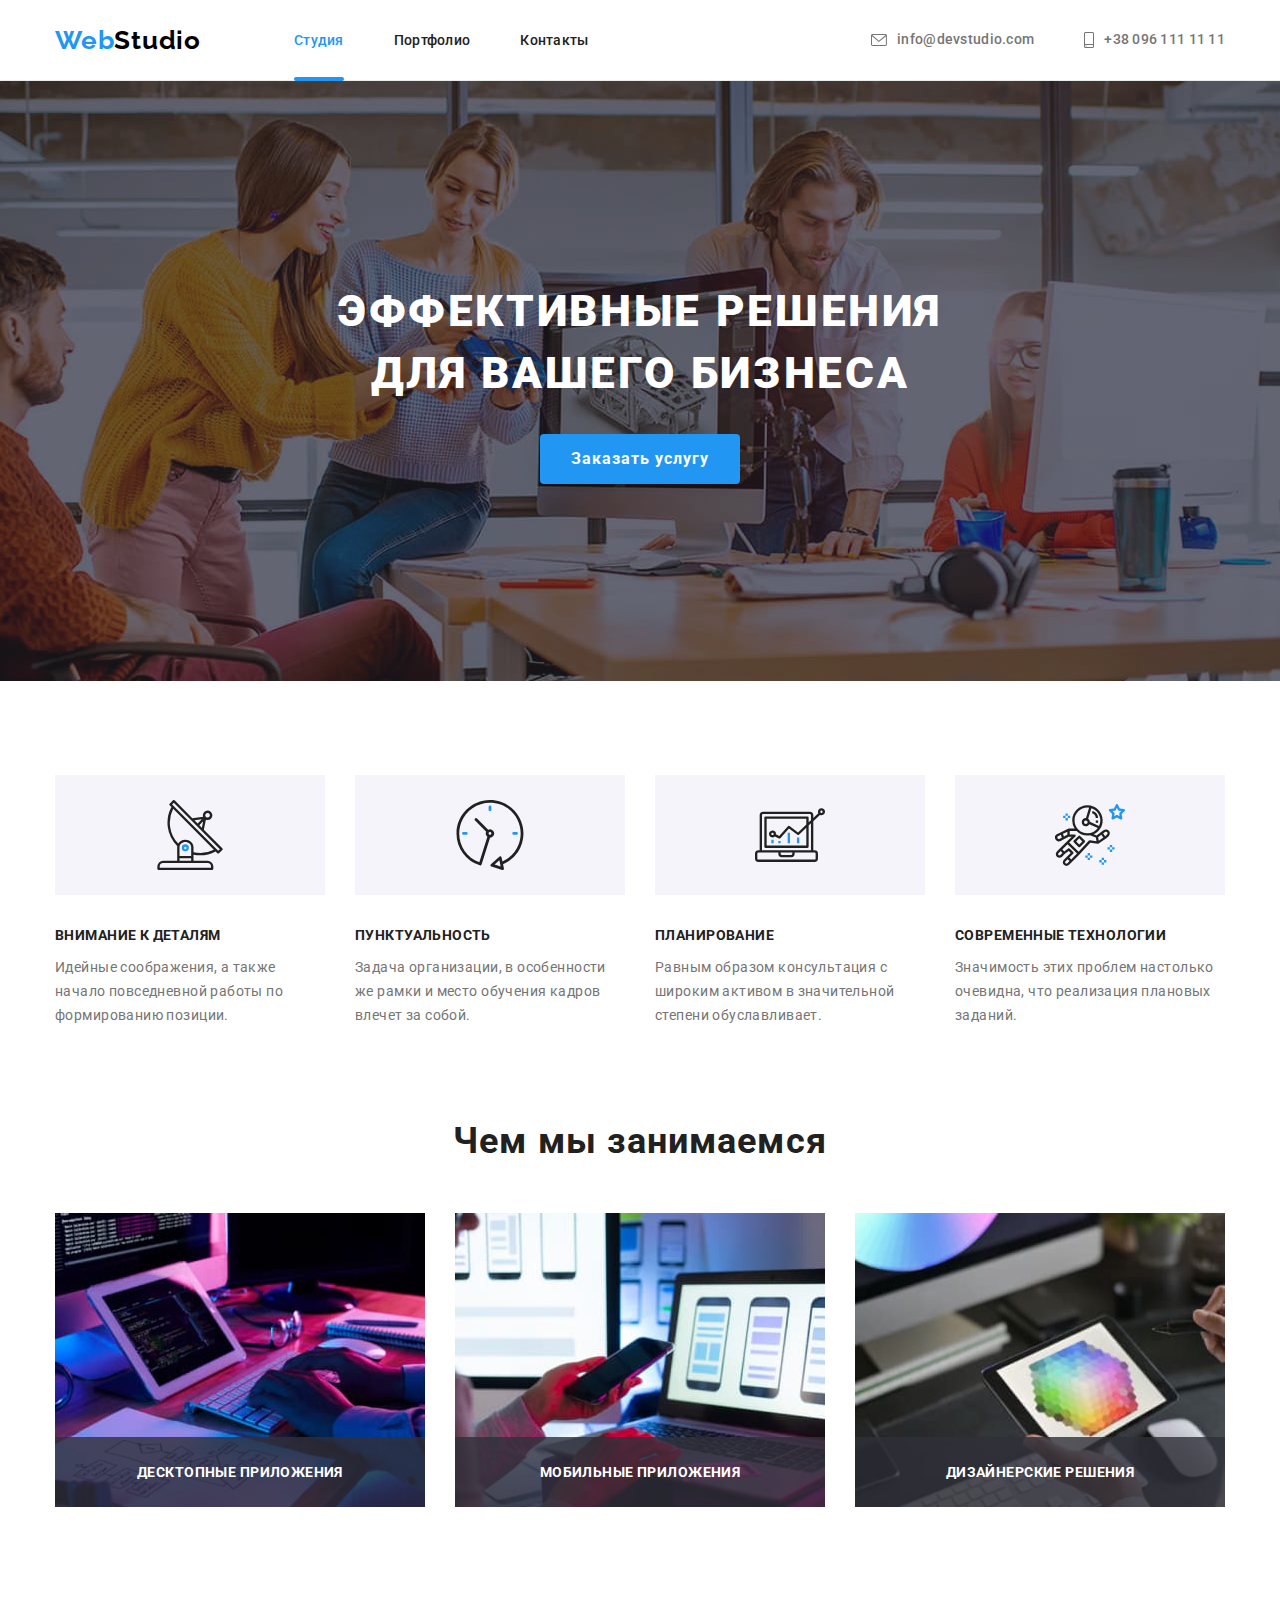
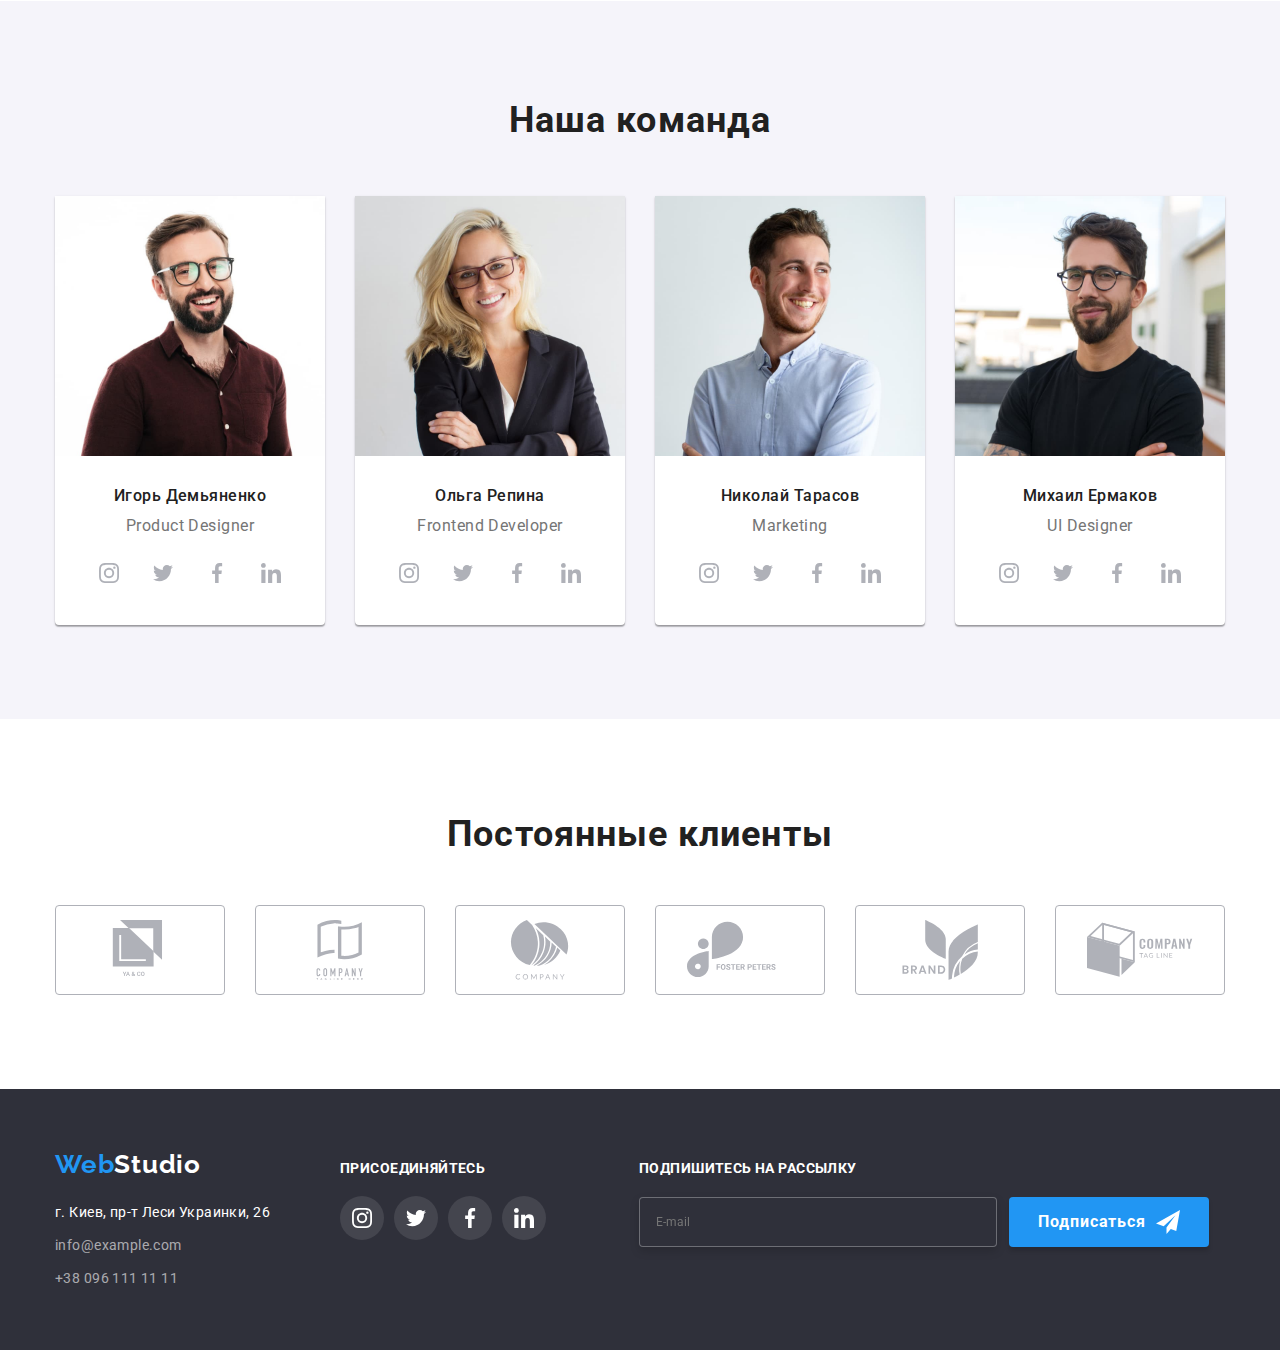
==== commit ad991a0b: "start" ====
--- a/index.html
+++ b/index.html
@@ -41,7 +41,6 @@
                 </li>
             </ul>
             </div>
-        </div>
     </header>
     <main>
         <section class="hero">
@@ -396,7 +395,7 @@
 
             <div class="subscription">
                 <h2 class="subscription-title">Подпишитесь на рассылку</h2>
-                <label class="subscription-leble">
+                <form class="subscription-leble">
                     <input 
                     type="email" 
                     class="subscription-input" 
@@ -404,14 +403,13 @@
                     required 
                     placeholder="E-mail"
                     />
-                    </label>
                     <button type="submit" class="subscription-btn">Подписаться
                         <svg class="subscription-icon" width="24" height="24">
                             <use href="./images/sprite/sprite.svg#icon-icon-send"></use>
                         </svg>
                     </button>
-            </div>
-        </div>
+                </form>
+            </div>
         </div>
     </footer>
     <div class="backdrop is-hidden" data-modal>
--- a/css/style.css
+++ b/css/style.css
@@ -632,14 +632,14 @@
 line-height: 14px;
 letter-spacing: 0.01em; 
     color: var(--primary-text-color);
+    display: flex   ;
 }
 
 .subscription-input {
-width: 100%;
-height: 40px;
-margin-bottom: 10px;
-padding-left: 10px;
-margin-top: 4px;
+width: 358px;
+height: 50px;
+padding-left: 16px;
+margin-right: 12px;
 
 border-radius: 4px;
 border: 1px solid rgba(255, 255, 255, 0.3);
@@ -650,26 +650,25 @@
 }
 
 .subscription-btn {
-padding-top: 10px;
-padding-bottom: 10px;
-padding-left: 29px;
-min-width: 200px;
-
+width: 200px;
+height: 50px;
+    background-color: var(--accent-color);
+    box-shadow: 0px 4px 4px rgba(0, 0, 0, 0.15);;
+border-radius: 4px;
+border-color: transparent;
+    color: var(--primary-light-color);
 font-weight: 700;
 font-size: 16px;
-line-height: 30px;
+line-height: 1.87;
+letter-spacing: 0.06em;
 display: flex;
+cursor: pointer;
+justify-content: center;
 align-items: center;
-text-align: center;
-letter-spacing: 0.06em;
-cursor: pointer;
-
-border-color: var(--accent-color);
-box-shadow: 0px 4px 4px rgba(0, 0, 0, 0.15);
-border-radius: 4px;
-
-color: var(--primary-light-color);
-background-color: var(--accent-color);
+}
+
+.subscription-leble + .subscription-btn {
+    display: flex;
 }
 
 .subscription-icon {
@@ -996,7 +995,7 @@
 }
 
 .label {
-display: 
+display: inline-block;
 margin-bottom: 8px;
 }
 
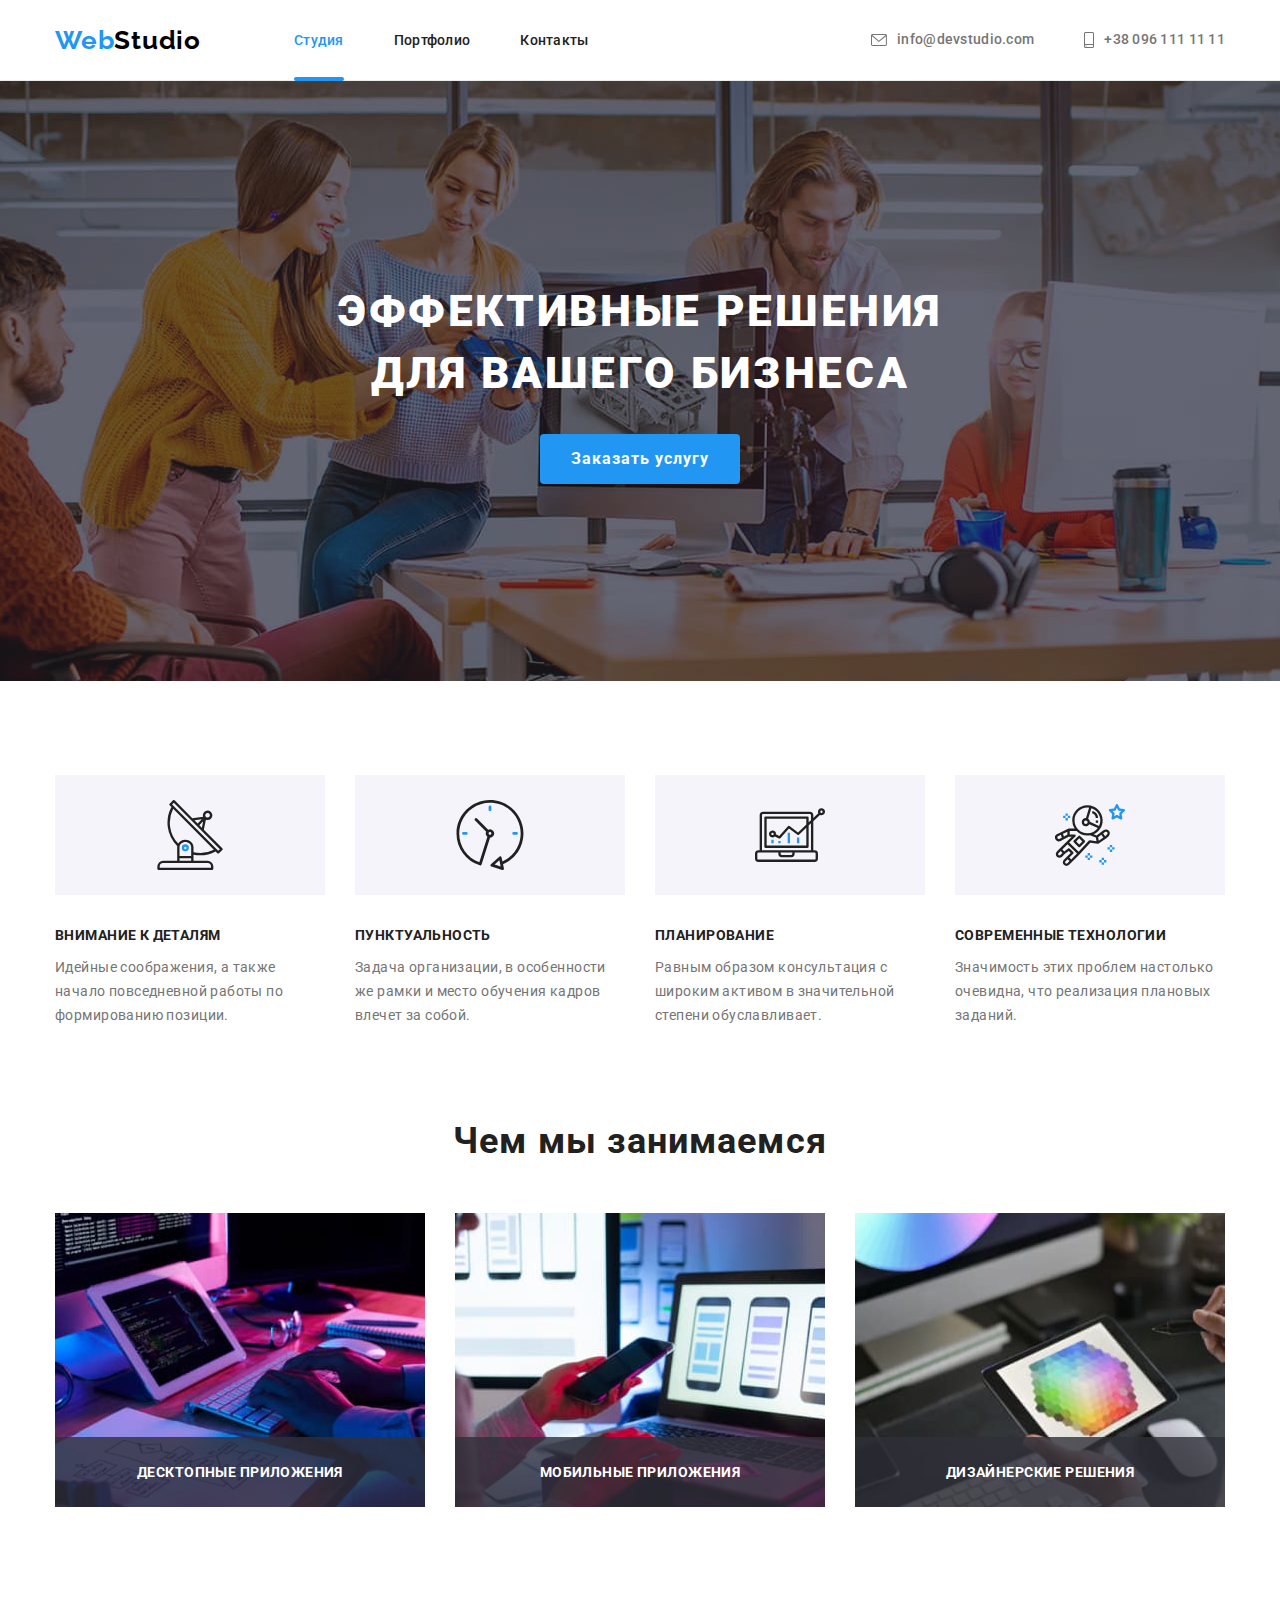
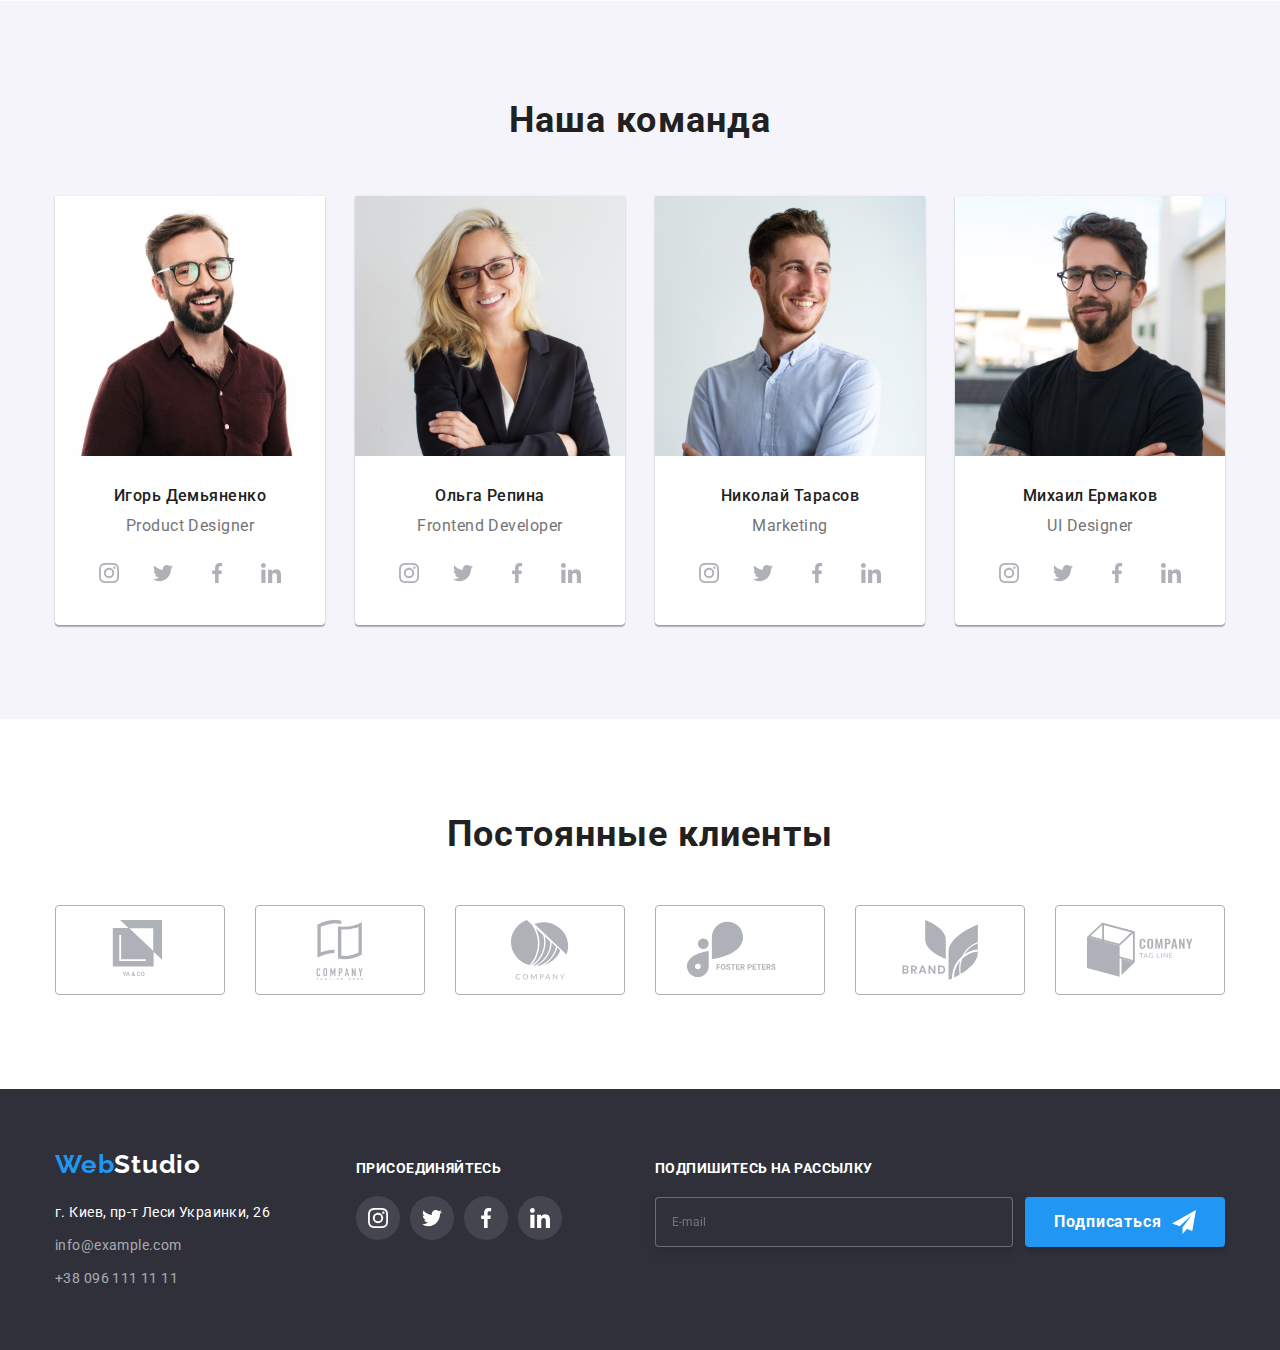
==== commit aa8a013a: "start" ====
--- a/index.html
+++ b/index.html
@@ -432,7 +432,7 @@
                 name="username"
                 id="username"
                 />
-                <svg class="form-icon" width="12" height="12">
+                <svg class="form-icon" width="12" height="18">
                 <use href="./images/sprite/sprite.svg#icon-name"></use>
                 </svg>
             </label>
@@ -447,7 +447,7 @@
                 name="userphone"
                 id="userphone"
                 />
-                <svg class="form-icon" width="13" height="13">
+                <svg class="form-icon" width="13" height="18">
                 <use href="./images/sprite/sprite.svg#icon-phone"></use>
                 </svg>
             </label>
@@ -462,13 +462,13 @@
                 name="usermail"
                 id="usermail"
                 />
-                <svg class="form-icon" width="15" height="12">
+                <svg class="form-icon" width="15" height="18">
                 <use href="./images/sprite/sprite.svg#icon-mail"></use>
                 </svg>
             </label>
             </div>
 
-            <div>
+            <div class="form-coment">
             <label class="form-label">
                 <span class="label">Комментарий</span>
                 <textarea
@@ -479,7 +479,7 @@
             </label>
             </div>
 
-            <div>
+            <div class="form-agreement">
             <label class="policy">
                 <input type="checkbox" class="checkbox" name="agreement" />
                 <span class="agreement"
--- a/css/style.css
+++ b/css/style.css
@@ -562,6 +562,10 @@
 font-size: normal;
 }
 
+.address-box {
+    flex-grow: 1;
+}
+
 /* JOIN-FOOTER */
 .join-title {
 font-weight: 700;
@@ -976,6 +980,7 @@
 .form-field {
 position: relative;
 display: block;
+margin-bottom: 10px;
 }
 
 .form-icon {
@@ -989,14 +994,24 @@
 
 .form-label {
 font-size: 12px;
-line-height: 1.17px;
+line-height: 1.17;
 letter-spacing: 0.01em;
 color: var(--primary-text-color);
 }
 
+.form-coment {
+    position: relative;
+    display: block;
+    margin-bottom: 20px;
+}
+
+.form-agreement {
+    margin-bottom: 30px;
+}
+
 .label {
 display: inline-block;
-margin-bottom: 8px;
+margin-bottom: 4px;
 }
 
 .form-input {
@@ -1008,7 +1023,6 @@
 padding-bottom: 0;
 border: 1px solid rgba(33, 33, 33, 0.2);
 border-radius: 4px;
-margin-bottom: 10px;
 }
 
 .form-input:focus {
@@ -1021,9 +1035,9 @@
 }
 
 .form-comment {
+    display: block;
 width: 100%;
 height: 120px;
-margin-bottom: 20px;
 padding: 12px 16px;
 resize: none;
 border: 1px solid rgba(33, 33, 33, 0.2);
@@ -1044,7 +1058,6 @@
 
 .policy {
 display: inline-block;
-margin-bottom: 30px;
 }
 
 .policy a {
@@ -1064,14 +1077,12 @@
 
 .agreement {
 width: 448px;
-margin-bottom: 30px;
 margin-top: 0;
 display: inline-block;
 font-size: 14px;
 line-height: 1.71;
 letter-spacing: 0.03em;
 color: var(--primary-text-color);
-line-height: 1.71;
 padding-left: 14px;
 }
 
